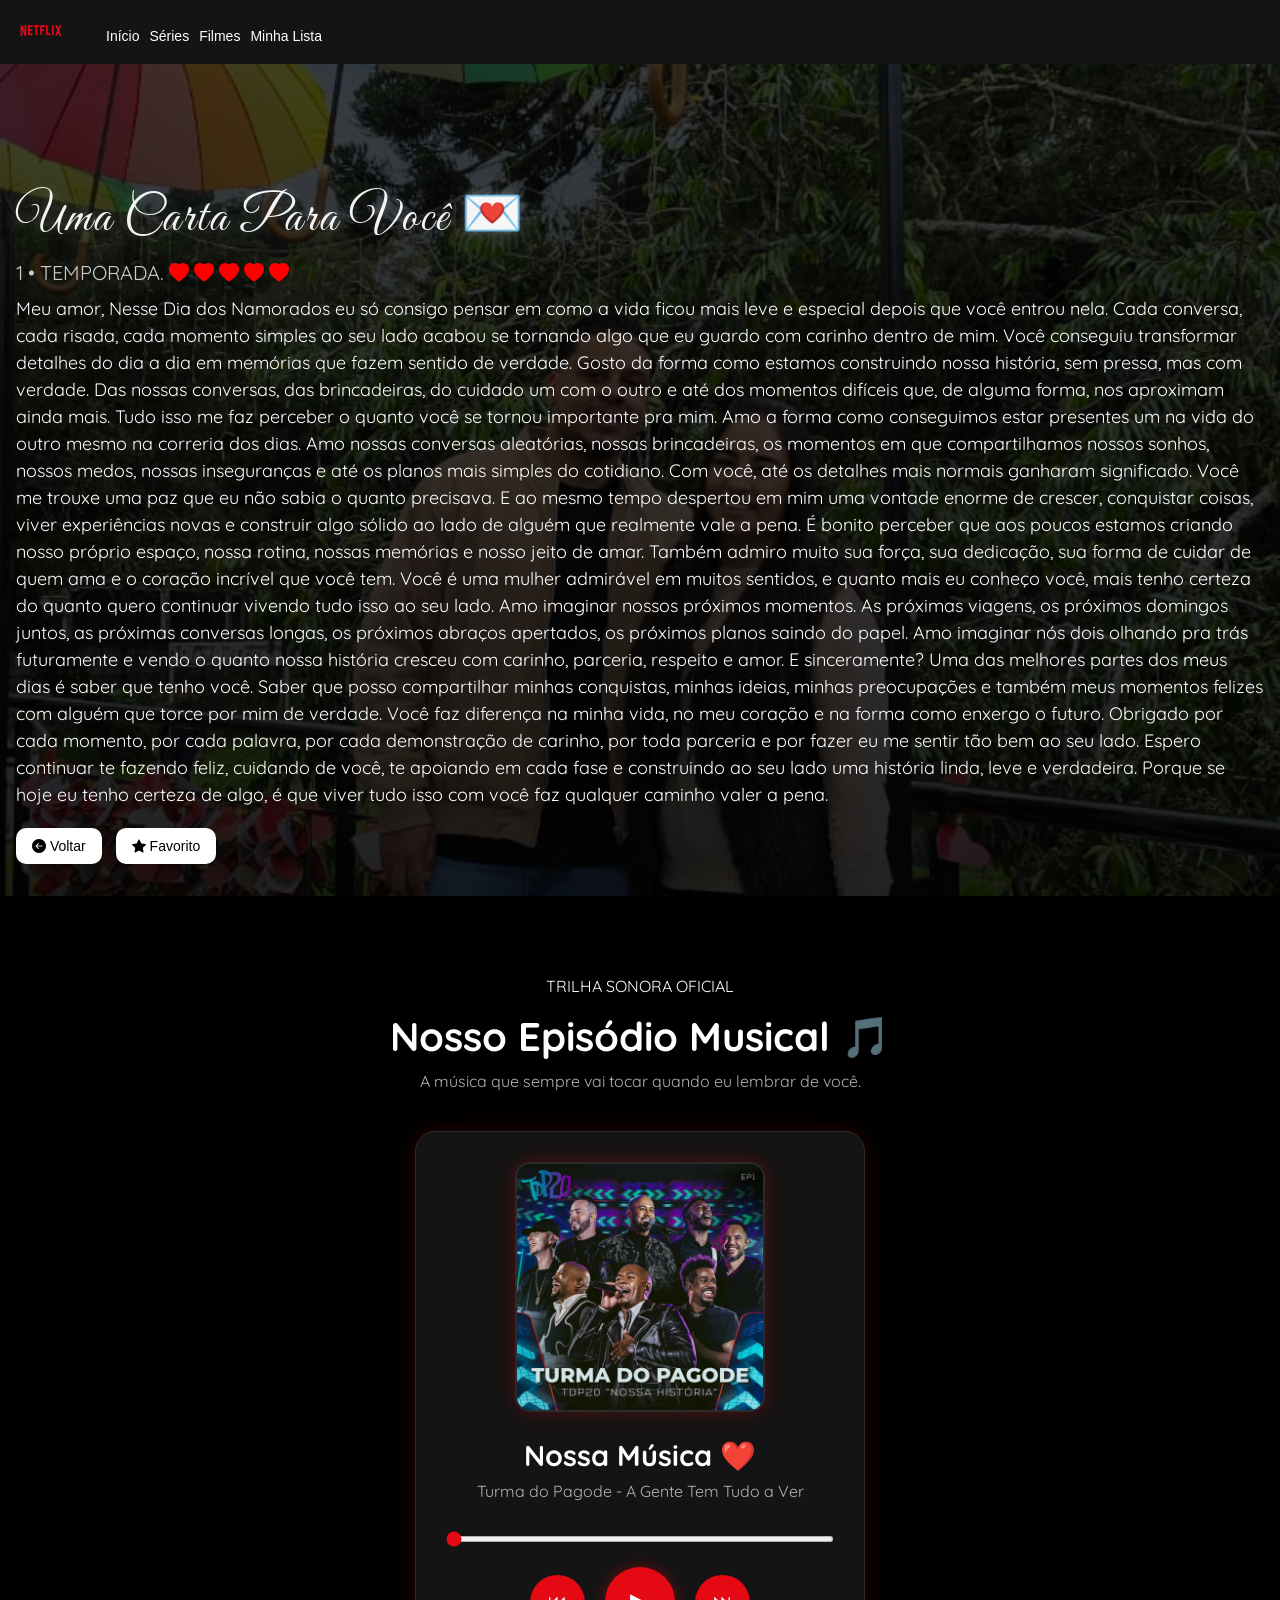
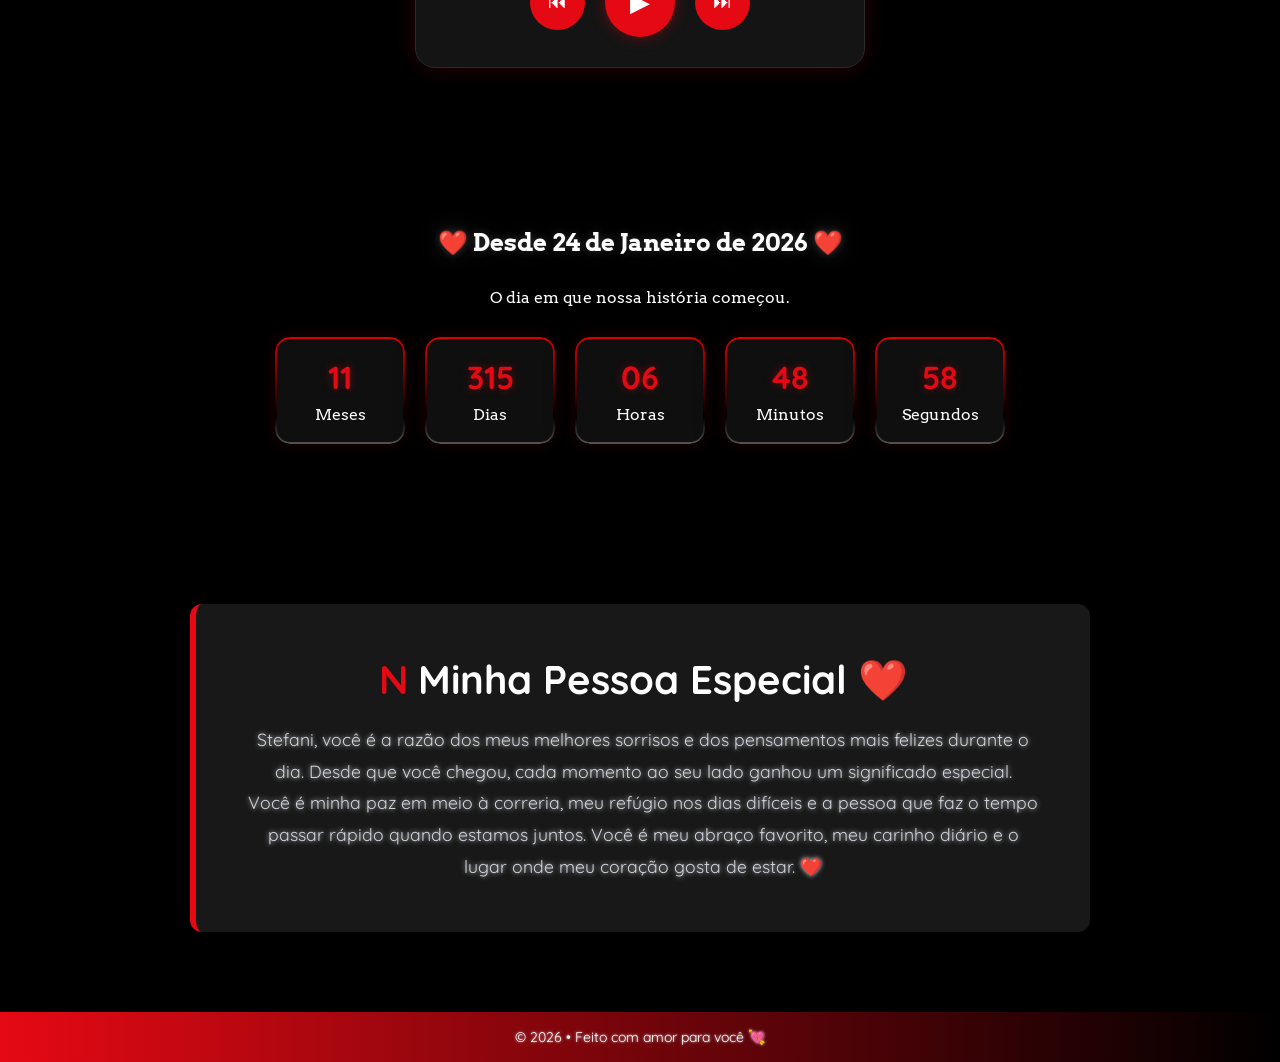
==== public/assets/src/pages/declaracao.html @ f5b66a49 "Presente para elaa!" ====
<!DOCTYPE html>
<html lang="pt-br">

<head>
    <meta charset="UTF-8">
    <meta name="viewport" content="width=device-width, initial-scale=1.0">
    <!-- fonts Google -->
    <link rel="preconnect" href="https://fonts.googleapis.com">
    <link rel="preconnect" href="https://fonts.gstatic.com" crossorigin>
    <link href="https://fonts.googleapis.com/css2?family=Great+Vibes&display=swap" rel="stylesheet">
    <link rel="preconnect" href="https://fonts.googleapis.com">
    <link rel="preconnect" href="https://fonts.gstatic.com" crossorigin>
    <link href="https://fonts.googleapis.com/css2?family=Quicksand:wght@300..700&display=swap" rel="stylesheet">
    <!-- bootstrap -->
    <link rel="stylesheet" href="https://cdn.jsdelivr.net/npm/bootstrap-icons@1.13.1/font/bootstrap-icons.min.css">

    <link rel='stylesheet' href='https://cdnjs.cloudflare.com/ajax/libs/font-awesome/6.5.1/css/all.min.css'>

    <link rel="icon" href="../../icon/n.png" type="image/png">
    <link rel="stylesheet" href="../css/global/reset.css">
    <link rel="stylesheet" href="../css/views/declaracao.css">

    <script src="../js/effects/musica.js" defer></script>
    <script src="../js/components/contador.js" defer></script>

    <title>Declaração 💕</title>
</head>

<body>
    <header class="cabecalho">
        <div class="logo">
            <img src="../../logo/netflix.png" alt="logo-Netflix">
        </div>
        <nav>
            <a href="home.html">Início</a>
            <a href="#">Séries</a>
            <a href="#">Filmes</a>
            <a href="#">Minha Lista</a>
        </nav>
    </header>

    <section class="banner">
        <div class="conteudo">
            <p class="titulo"> Uma Carta Para Você <span>💌</span></p>
            <p class="detalhes">
                <span>1 • TEMPORADA.</span>
                <span class="stars">
                    <i class="bi bi-heart-fill" style="color: #ff0000;"></i>
                    <i class="bi bi-heart-fill" style="color: #ff0000;"></i>
                    <i class="bi bi-heart-fill" style="color: #ff0000;"></i>
                    <i class="bi bi-heart-fill" style="color: #ff0000;"></i>
                    <i class="bi bi-heart-fill" style="color: #ff0000;"></i>
                </span>
            </p>

            <p class="descricao">
                Meu amor,
                Nesse Dia dos Namorados eu só consigo pensar em como a vida ficou mais leve e especial depois que você
                entrou nela. Cada conversa, cada risada, cada momento simples ao seu lado acabou se tornando algo que eu
                guardo com carinho dentro de mim. Você conseguiu transformar detalhes do dia a dia em memórias que fazem
                sentido de verdade.
                Gosto da forma como estamos construindo nossa história, sem pressa, mas com verdade. Das nossas
                conversas, das brincadeiras, do cuidado um com o outro e até dos momentos difíceis que, de alguma forma,
                nos aproximam ainda mais. Tudo isso me faz perceber o quanto você se tornou importante pra mim.
                Amo a forma como conseguimos estar presentes um na vida do outro mesmo na correria dos dias. Amo nossas
                conversas aleatórias, nossas brincadeiras, os momentos em que compartilhamos nossos sonhos, nossos
                medos, nossas inseguranças e até os planos mais simples do cotidiano. Com você, até os detalhes mais
                normais ganharam significado.
                Você me trouxe uma paz que eu não sabia o quanto precisava. E ao mesmo tempo despertou em mim uma
                vontade enorme de crescer, conquistar coisas, viver experiências novas e construir algo sólido ao lado
                de alguém que realmente vale a pena. É bonito perceber que aos poucos estamos criando nosso próprio
                espaço, nossa rotina, nossas memórias e nosso jeito de amar.
                Também admiro muito sua força, sua dedicação, sua forma de cuidar de quem ama e o coração incrível que
                você tem. Você é uma mulher admirável em muitos sentidos, e quanto mais eu conheço você, mais tenho
                certeza do quanto quero continuar vivendo tudo isso ao seu lado.
                Amo imaginar nossos próximos momentos. As próximas viagens, os próximos domingos juntos, as próximas
                conversas longas, os próximos abraços apertados, os próximos planos saindo do papel. Amo imaginar nós
                dois olhando pra trás futuramente e vendo o quanto nossa história cresceu com carinho, parceria,
                respeito e amor.
                E sinceramente? Uma das melhores partes dos meus dias é saber que tenho você. Saber que posso
                compartilhar minhas conquistas, minhas ideias, minhas preocupações e também meus momentos felizes com
                alguém que torce por mim de verdade. Você faz diferença na minha vida, no meu coração e na forma como
                enxergo o futuro.
                Obrigado por cada momento, por cada palavra, por cada demonstração de carinho, por toda parceria e por
                fazer eu me sentir tão bem ao seu lado. Espero continuar te fazendo feliz, cuidando de você, te apoiando
                em cada fase e construindo ao seu lado uma história linda, leve e verdadeira.
                Porque se hoje eu tenho certeza de algo, é que viver tudo isso com você faz qualquer caminho valer a
                pena.
            </p>
            <div class="botoes">
                <a href="home.html"><button class="continuar"><i class="bi bi-arrow-left-circle-fill"></i>
                        Voltar</button></a>
                <button class="favorito"><i class="bi bi-star-fill"></i> Favorito</button>
            </div>
        </div>
    </section>

    <section class="trilha-sonora">

        <div class="tag-netflix">
            TRILHA SONORA OFICIAL
        </div>

        <h2>Nosso Episódio Musical 🎵</h2>

        <p class="subtitulo-musica">
            A música que sempre vai tocar quando eu lembrar de você.
        </p>

        <div class="music-player">

            <div class="album">
                <img id="album-cover" src="../../images/capa1.jpg" alt="Capa da Música">
            </div>

            <h3 id="song-title">Perfect</h3>

            <p id="artist-name">Ed Sheeran</p>

            <audio id="song">
                <source src="../../audio/capa1.mp3" type="audio/mpeg">
            </audio>

            <input type="range" value="0" id="progress">

            <div class="controls">
                <button class="backward">⏮</button>
                <button class="play-pause-btn">▶</button>
                <button class="forward">⏭</button>
            </div>

        </div>

    </section>

    <section class="contador-amor">

        <h2>❤️ Desde 24 de Janeiro de 2026 ❤️</h2>
        <p>O dia em que nossa história começou.</p>

        <div class="tempo">

            <div class="item">
                <span id="meses">0</span>
                <p>Meses</p>
            </div>

            <div class="item">
                <span id="dias">0</span>
                <p>Dias</p>
            </div>

            <div class="item">
                <span id="horas">0</span>
                <p>Horas</p>
            </div>

            <div class="item">
                <span id="minutos">0</span>
                <p>Minutos</p>
            </div>

            <div class="item">
                <span id="segundos">0</span>
                <p>Segundos</p>
            </div>

        </div>

    </section>

    <section class="love-card">
        <h2 class="alma-gemea">Minha Pessoa Especial ❤️</h2>

        <p>
            Stefani, você é a razão dos meus melhores sorrisos e dos pensamentos mais felizes durante o dia. Desde que
            você chegou, cada momento ao seu lado ganhou um significado especial.
        </p>

        <p>
            Você é minha paz em meio à correria, meu refúgio nos dias difíceis e a pessoa que faz o tempo passar rápido
            quando estamos juntos. Você é meu abraço favorito, meu carinho diário e o lugar onde meu coração gosta de
            estar. ❤️
        </p>
    </section>

    <footer>
        © 2026 • Feito com amor para você 💘
    </footer>
</body>

</html>
---- public/assets/src/css/views/declaracao.css ----
body {
    margin: 0;
    background-color: black;
    color: white;
    font-family: "Quicksand", sans-serif;
}

/* MENU E LOGO */

.cabecalho {
    background-color: #141414;
    padding: 1rem 1rem;
    display: flex;
    align-items: center;
    align-content: center;
    flex-direction: row;
    gap: 40px;
}

.logo img {
    width: 50px;
}

.cabecalho nav {
    margin-top: 0.5rem;
    display: flex;
    flex-wrap: wrap;
    gap: 10px;
}

.cabecalho nav a {
    color: #ffffff;
    text-decoration: none;
    font-size: 14px;
    font-family: 'Roboto', sans-serif;
}

/* SESSÃO BANNER */

.banner {
    position: relative;
    background: url(../../../images/foto-2.jpeg)no-repeat center center/cover;
    padding: 120px 1rem 2rem;
    background-size: cover;
    background-position: center;
}

.banner::after {
    content: '';
    background: linear-gradient(to top, rgba(0, 0, 0, 0.858), rgba(0, 0, 0, 0.74) 100%);
    position: absolute;
    top: 0;
    right: 0;
    bottom: 0;
    left: 0;
    z-index: 1;
}

.conteudo {
    position: relative;
    max-width: 100%;
    color: #ffffff;
    z-index: 2;
}

.titulo {
    font-family: "Great Vibes", cursive;
    font-size: 50px;
    margin: 0;
    color: rgba(255, 255, 255, .95);
    letter-spacing: 2px;
    text-shadow:
        0 0 10px rgba(255, 255, 255, .2),
        0 0 30px rgba(255, 255, 255, .1);
    animation: glow 3s ease-in-out infinite;
    transition: .3s;
}

@keyframes glow {

    0%,
    100% {
        text-shadow:
            0 0 10px rgba(255, 255, 255, .2),
            0 0 30px rgba(255, 255, 255, .1);
    }

    50% {
        text-shadow:
            0 0 20px rgba(255, 255, 255, .5),
            0 0 50px rgba(255, 255, 255, .2);
    }
}

.detalhes {
    margin: 10px 0;
    font-size: 20px;
    color: #ccc;
}

.descricao {
    font-size: 18px;
    line-height: 1.5;
}

.botoes {
    margin-top: 20px;
}

.botoes button {
    background: #fff;
    color: black;
    border: none;
    padding: 10px 16px;
    margin-right: 10px;
    border-radius: 10px;
    cursor: pointer;
    font-size: 14px;
}

.botoes .continuar:hover {
    background-color: #ff0000;
}

.botoes .favorito:hover {
    background-color: gold;
}

/* MUSICA */
/* TRILHA SONORA NETFLIX */
.trilha-sonora {
    padding: 80px 20px;
    text-align: center;
}

.trilha-sonora h2 {
    font-size: 2.5rem;
    margin-top: 15px;
    margin-bottom: 10px;
}

.subtitulo-musica {
    color: #b3b3b3;
    font-size: 1rem;
    margin-bottom: 40px;
}

/* CARD PLAYER */

.music-player {
    max-width: 450px;
    margin: 0 auto;
    background: #141414;
    border: 1px solid #2b2b2b;
    border-radius: 20px;
    padding: 30px;
    box-shadow:
        0 0 20px rgba(229, 9, 20, .15),
        0 0 40px rgba(229, 9, 20, .05);

    transition: .4s ease;
}

.music-player:hover {
    transform: translateY(-5px);
    box-shadow:
        0 0 25px rgba(229, 9, 20, .25),
        0 0 60px rgba(229, 9, 20, .10);
}

/* CAPA */
.album {
    width: 250px;
    height: 250px;
    margin: 0 auto 25px;
    border-radius: 15px;
    overflow: hidden;
    border: 2px solid #2b2b2b;
}

.album img {
    width: 100%;
    height: 100%;
    object-fit: cover;
    display: block;
}

.album {
    box-shadow:
        0 0 15px rgba(229, 9, 20, .2),
        0 0 35px rgba(229, 9, 20, .1);
}

/* TITULOS */
.music-player h3 {
    font-size: 1.8rem;
    color: #fff;
    margin-bottom: 8px;
}

.music-player p {
    color: #b3b3b3;
    margin-bottom: 25px;
    font-size: 1rem;
}

/* BARRA DE PROGRESSO */
#progress {
    width: 100%;
    height: 6px;
    cursor: pointer;
    accent-color: #E50914;
    margin-bottom: 25px;
}

/* CONTROLES */

.controls {
    display: flex;
    justify-content: center;
    align-items: center;
    gap: 20px;
}

.controls button {
    width: 55px;
    height: 55px;
    border: none;
    border-radius: 50%;
    background: #E50914;
    color: #fff;
    font-size: 1.2rem;
    cursor: pointer;
    transition: .3s ease;
}

.controls button:hover {
    transform: scale(1.1);
}

/* BOTÃO PLAY */

.play-pause-btn {
    width: 70px !important;
    height: 70px !important;
    font-size: 1.6rem !important;
    box-shadow:
        0 0 15px rgba(229, 9, 20, .4);
}

/* CONTADOR */

.contador-amor {
    text-align: center;
    padding: 80px 20px;
}

.contador-amor h2 {
    margin-bottom: 30px;
    font-family: var(--font-2);

    text-shadow:
        0 0 10px rgba(255, 255, 255, .2),
        0 0 30px rgba(255, 255, 255, .1);

    animation: glow 3s ease-in-out infinite;
    transition: .3s;
}

@keyframes glow {

    0%,
    100% {
        text-shadow:
            0 0 10px rgba(255, 255, 255, .2),
            0 0 30px rgba(255, 255, 255, .1);
    }

    50% {
        text-shadow:
            0 0 20px rgba(255, 255, 255, .5),
            0 0 50px rgba(255, 255, 255, .2);
    }
}

.contador-amor p {
    margin-bottom: 30px;
    font-family: var(--font-2);
    font-weight: 500;
}

.tempo {
    display: flex;
    justify-content: center;
    flex-wrap: wrap;
    gap: 20px;
}

/* CARD */

.item {
    position: relative;

    width: 130px;
    padding: 20px;
    border-radius: 15px;
    background: rgba(20, 20, 20, 0.75);
    backdrop-filter: blur(10px);
    -webkit-backdrop-filter: blur(10px);
    text-align: center;
    overflow: hidden;
    box-shadow:
        0 0 15px rgba(219, 0, 0, .15),
        0 0 30px rgba(0, 0, 0, .4);
    transition: .3s ease;
}

.item:hover {
    transform: translateY(-5px);
    box-shadow:
        0 0 20px rgba(219, 0, 0, .3),
        0 0 40px rgba(219, 0, 0, .15);
}

/* BORDA ANIMADA */

.item::before {
    content: "";
    position: absolute;
    inset: 0;
    padding: 2px;
    border-radius: 15px;
    background: linear-gradient(180deg,
            #db0000,
            #000000,
            #ffffff,
            #564d4d,
            #831010);

    background-size: 300% 300%;
    animation: borderNetflix 8s linear infinite;
    -webkit-mask:
        linear-gradient(#fff 0 0) content-box,
        linear-gradient(#fff 0 0);
    -webkit-mask-composite: xor;
    mask-composite: exclude;
    pointer-events: none;
}

/* BRILHO DE VIDRO */

.item::after {
    content: "";

    position: absolute;

    top: 0;
    left: -150%;

    width: 60%;
    height: 100%;

    background: linear-gradient(90deg,
            transparent,
            rgba(255, 255, 255, .15),
            transparent);

    transform: skewX(-25deg);

    animation: glassReflection 6s infinite;
}

/* NÚMEROS */

.item span {
    position: relative;
    z-index: 2;

    display: block;

    font-size: 2rem;
    font-weight: bold;

    color: #E50914;

    text-shadow:
        0 0 10px rgba(229, 9, 20, .4);
}

/* TEXTOS */

.item p {
    position: relative;
    z-index: 2;

    color: #ffffff;

    margin-top: 8px;
    margin-bottom: 0;
}

/* ANIMAÇÕES */

@keyframes borderNetflix {

    0% {
        background-position: 0% 0%;
    }

    50% {
        background-position: 100% 100%;
    }

    100% {
        background-position: 0% 0%;
    }
}

@keyframes glassReflection {

    0% {
        left: -150%;
    }

    100% {
        left: 200%;
    }
}

.love-card {
    max-width: 900px;
    margin: 80px auto;
    padding: 50px;
    background: #181818;
    border-radius: 12px;
    border-left: 6px solid #E50914;
    box-shadow:
        0 10px 40px rgba(0, 0, 0, .5);
    text-align: center;
}

.love-card:hover {
    transform: translateY(-5px);
    box-shadow:
        0 0 40px rgba(255, 255, 255, 0.603),
        0 0 20px rgba(255, 255, 255, 0.603);
}

.love-card h2 {
    color: #ffffff;
    font-size: 2.5rem;
    margin-bottom: 20px;
}

.love-card h2::before {
    content: "N";
    color: #E50914;
    margin-right: 10px;
    font-weight: bold;
}

.love-card p {
    color: #d1d5db;
    text-shadow: 0 0 5px rgb(209, 213, 219);
    line-height: 1.8;
    font-size: 1.1rem;
}


/* RESPONSIVIDADE */

@media (max-width: 768px) {

    .titulo {
        font-size: 38px;
        text-align: center;
    }

    .detalhes {
        font-size: 18px;
    }

    .descricao {
        font-size: 16px;
    }

    .trilha-sonora h2 {
        font-size: 1.8rem;
    }

    .music-player {
        padding: 20px;
        max-width: 380px;
    }

    .album {
        width: 220px;
        height: 220px;
    }

    .music-player h3 {
        font-size: 1.5rem;
    }

    .tempo {
        gap: 15px;
    }

    .item {
        width: 120px;
        padding: 18px;
    }

    .item span {
        font-size: 1.8rem;
    }

    .contador-amor h2 {
        font-size: 1.8rem;
    }

    .love-card {
        max-width: 700px;
        padding: 30px;
        margin: 50px 20px;
    }

    .love-card h2 {
        font-size: 2rem;
    }

    .love-card p {
        font-size: 1rem;
    }
}

@media (max-width: 480px) {

    .cabecalho {
        gap: 15px;
        padding: 1rem;
    }

    .cabecalho nav {
        gap: 8px;
    }

    .cabecalho nav a {
        font-size: 12px;
    }

    .banner {
        padding: 90px 1rem 2rem;
    }

    .titulo {
        font-size: 30px;
        letter-spacing: 1px;
        text-align: center;
    }

    .detalhes {
        font-size: 16px;
    }

    .descricao {
        font-size: 15px;
    }

    .botoes button {
        font-size: 13px;
        padding: 8px 14px;
    }

    .trilha-sonora h2 {
        font-size: 1.5rem;
    }

    .music-player {
        padding: 18px;
    }

    .album {
        width: 180px;
        height: 180px;
    }

    .music-player h3 {
        font-size: 1.3rem;
    }

    .controls {
        gap: 12px;
    }

    .controls button {
        width: 45px;
        height: 45px;
    }

    .play-pause-btn {
        width: 60px !important;
        height: 60px !important;
        font-size: 1.3rem !important;
    }

    .contador-amor h2 {
        font-size: 1.2rem;
    }

    .contador-amor p {
        font-size: 14px;
    }

    .tempo {
        gap: 12px;
    }

    .item {
        width: 100px;
        padding: 15px;
    }

    .item span {
        font-size: 1.5rem;
    }

    .item p {
        font-size: 13px;
    }

    .love-card {
        max-width: 100%;
        padding: 20px;
        margin: 40px 15px;
        border-left: 4px solid #E50914;
    }

    .love-card h2 {
        font-size: 1.3rem;
    }

    .love-card p {
        font-size: 0.95rem;
        line-height: 1.6;
    }

}

@media (max-width: 360px) {

    .titulo {
        font-size: 24px;
        letter-spacing: 0;
    }

    .trilha-sonora h2 {
        font-size: 1.3rem;
    }

    .album {
        width: 150px;
        height: 150px;
    }

    .music-player {
        padding: 15px;
    }

    .item {
        width: 85px;
        padding: 12px;
    }

    .item span {
        font-size: 1.2rem;
    }

    .item p {
        font-size: 12px;
    }

    .love-card {
        padding: 15px;
        margin: 30px 10px;
    }

    .love-card h2 {
        font-size: 1.3rem;
    }

    .love-card p {
        font-size: 0.85rem;
    }
}
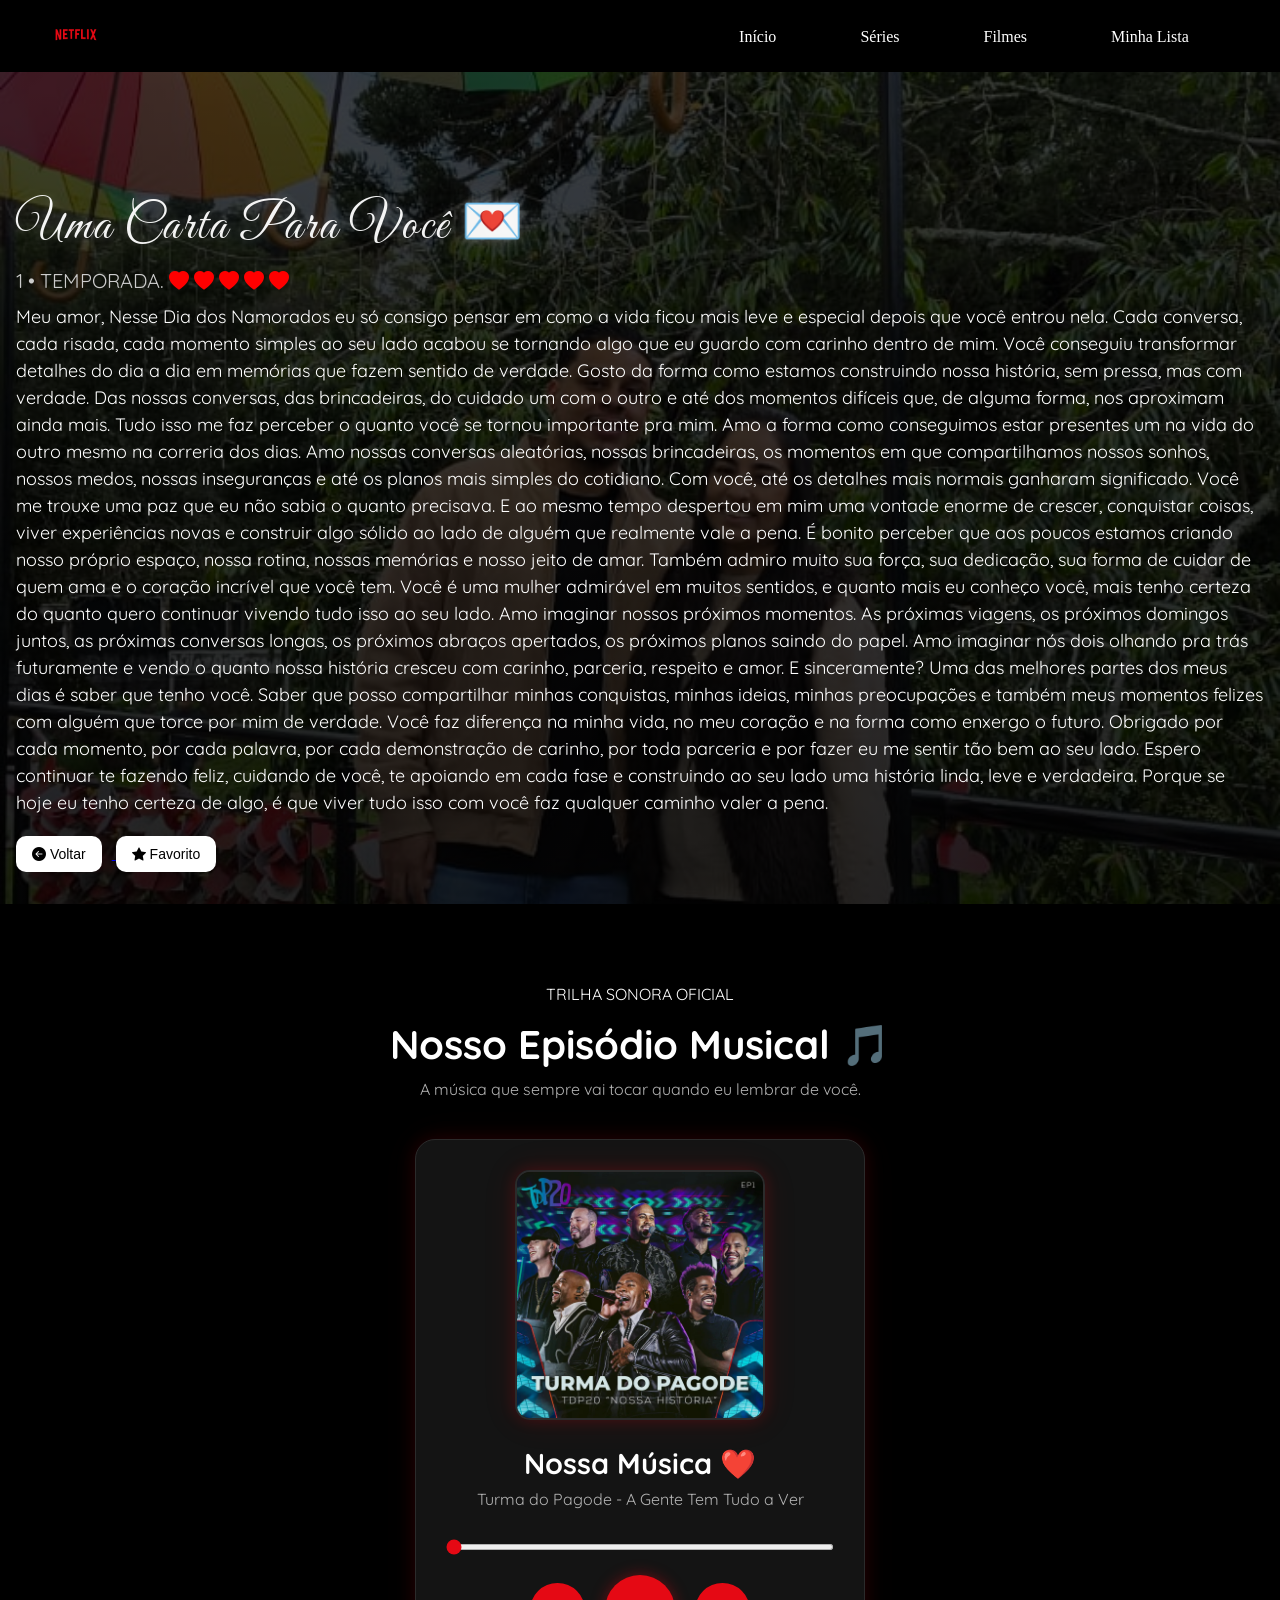
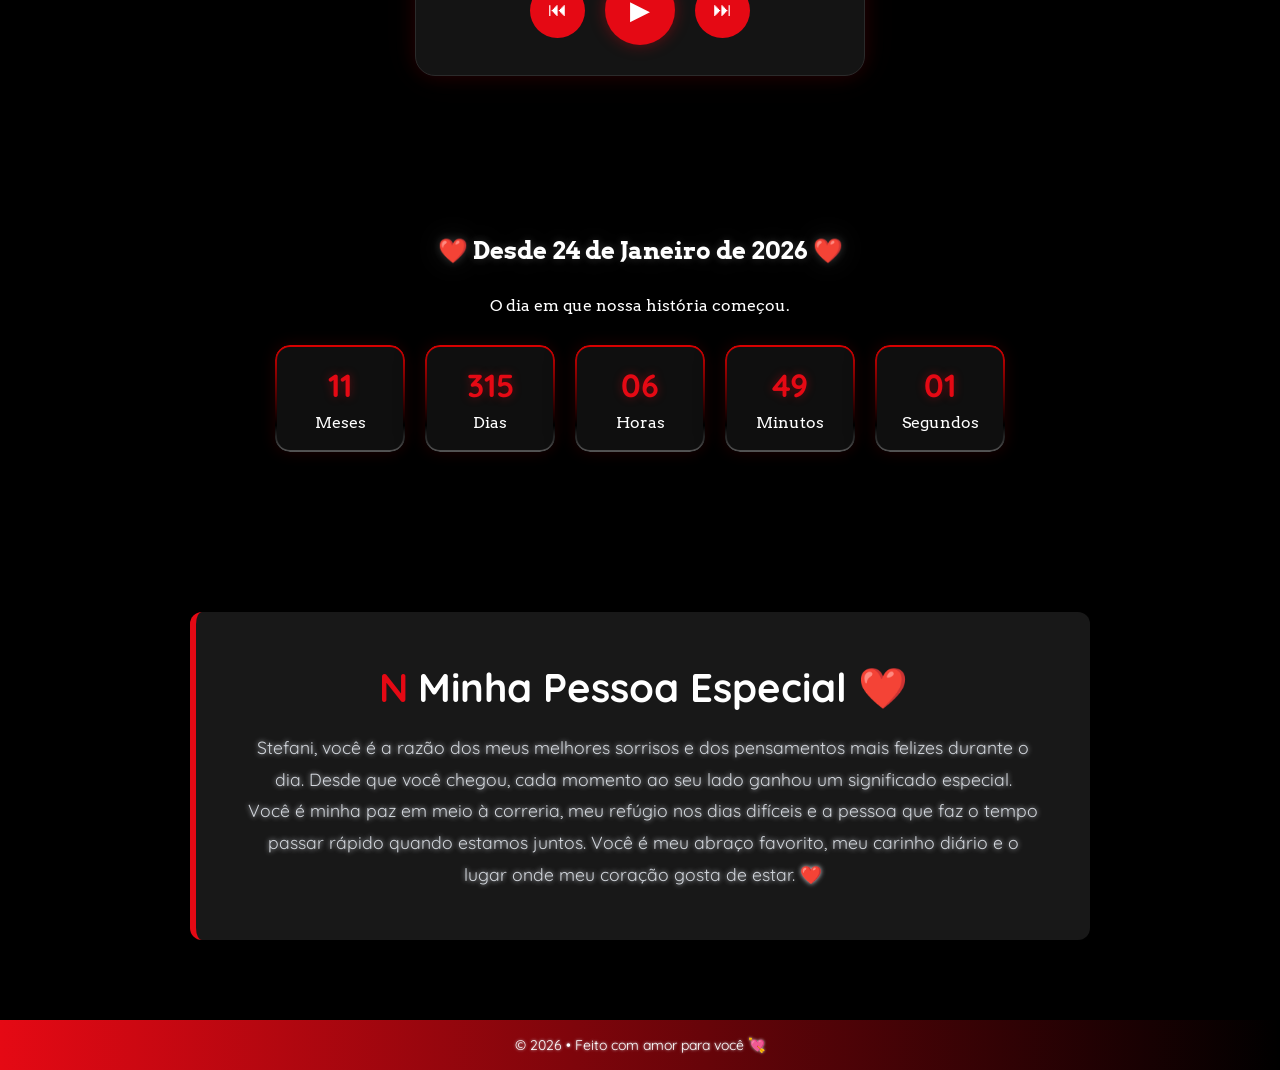
==== commit c4a359a0: "Atualização da página 404 e melhorias visuais" ====
--- a/public/assets/src/pages/declaracao.html
+++ b/public/assets/src/pages/declaracao.html
@@ -12,31 +12,62 @@
     <link rel="preconnect" href="https://fonts.gstatic.com" crossorigin>
     <link href="https://fonts.googleapis.com/css2?family=Quicksand:wght@300..700&display=swap" rel="stylesheet">
     <!-- bootstrap -->
-    <link rel="stylesheet" href="https://cdn.jsdelivr.net/npm/bootstrap-icons@1.13.1/font/bootstrap-icons.min.css">
+    <link rel="stylesheet" href="https://cdn.jsdelivr.net/npm/bootstrap-icons@1.11.3/font/bootstrap-icons.min.css">
 
     <link rel='stylesheet' href='https://cdnjs.cloudflare.com/ajax/libs/font-awesome/6.5.1/css/all.min.css'>
 
     <link rel="icon" href="../../icon/n.png" type="image/png">
     <link rel="stylesheet" href="../css/global/reset.css">
     <link rel="stylesheet" href="../css/views/declaracao.css">
+    <link rel="stylesheet" href="../css/components/menumobile.css">
 
     <script src="../js/effects/musica.js" defer></script>
     <script src="../js/components/contador.js" defer></script>
+    <script src="../js/effects/efeitos.js" defer></script>
+    <script src="../js/components/menu.js" defer></script>
+    <script src="../js/effects/mensagens.js" defer></script>
+    <script src="../js/effects/supresa.js" defer></script>
 
     <title>Declaração 💕</title>
 </head>
 
 <body>
-    <header class="cabecalho">
-        <div class="logo">
-            <img src="../../logo/netflix.png" alt="logo-Netflix">
-        </div>
-        <nav>
-            <a href="home.html">Início</a>
-            <a href="#">Séries</a>
-            <a href="#">Filmes</a>
-            <a href="#">Minha Lista</a>
-        </nav>
+    <header>
+        <div class="interface">
+            <div class="logo">
+                <img src="../../logo/netflix.png" alt="logo-Netflix">
+            </div>
+
+            <nav class="menu-desktop">
+                <ul>
+                    <li><a href="#">Início</a></li>
+                    <li><a href="#">Séries</a></li>
+                    <li><a href="#">Filmes</a></li>
+                    <li><a href="#">Minha Lista</a></li>
+                </ul>
+            </nav>
+
+            <div class="btn-abrir-menu" id="btn-menu">
+                <i class="bi bi-list"></i>
+            </div>
+
+            <div class="menu-mobile" id="menu-mobile">
+                <div class="btn-fechar">
+                    <i class="bi bi-x-square-fill"></i>
+                </div>
+
+                <nav>
+                    <ul>
+                        <li><a href="home.html">Início</a></li>
+                        <li><a href="construcao.html">Séries</a></li>
+                        <li><a href="construcao.html">Filmes</a></li>
+                        <li><a href="construcao.html">Minha Lista</a></li>
+                    </ul>
+                </nav>
+            </div>
+
+            <div class="overlay-menu" id="overlay-menu"></div>
+        </div>
     </header>
 
     <section class="banner">
@@ -88,9 +119,17 @@
                 pena.
             </p>
             <div class="botoes">
-                <a href="home.html"><button class="continuar"><i class="bi bi-arrow-left-circle-fill"></i>
-                        Voltar</button></a>
-                <button class="favorito"><i class="bi bi-star-fill"></i> Favorito</button>
+                <a href="home.html">
+                    <button class="continuar">
+                        <i class="bi bi-arrow-left-circle-fill"></i>
+                        Voltar
+                    </button>
+                </a>
+
+                <button class="favorito" id="surpresa-btn">
+                    <i class="bi bi-star-fill"></i>
+                    Favorito
+                </button>
             </div>
         </div>
     </section>
@@ -169,7 +208,7 @@
 
     </section>
 
-    <section class="love-card">
+    <section class="love-card reveal">
         <h2 class="alma-gemea">Minha Pessoa Especial ❤️</h2>
 
         <p>
@@ -187,6 +226,8 @@
     <footer>
         © 2026 • Feito com amor para você 💘
     </footer>
+
+    <div id="netflix-notify-container"></div>
 </body>
 
 </html>
--- a/public/assets/src/css/components/menumobile.css
+++ b/public/assets/src/css/components/menumobile.css
@@ -0,0 +1,183 @@
+
+
+.btn-abrir-menu i {
+    color:  #E50914;
+    font-size: 35px;
+    cursor: pointer;
+}
+
+.menu-mobile {
+    background-color: #000;
+    height: 100vh;
+    position: fixed;
+    top: 0;
+    right: 0;
+    z-index: 99999;
+    width: 0%;
+    overflow: hidden;
+    transition: .5s;
+
+    background: rgba(0, 0, 0, 0.6);
+    backdrop-filter: blur(10px);
+}
+
+.menu-mobile.abrir-menu {
+    width: 70%;
+}
+
+.menu-mobile.abrir-menu ~ .overlay-menu {
+    display: block;
+}
+
+.menu-mobile nav ul {
+    text-align: right;
+}
+
+.menu-mobile nav ul li a {
+    color: #ffffff;
+    font-size: 20px;
+    font-weight: 300;
+    padding: 20px 8%;
+    display: block;
+}
+
+.menu-mobile nav ul li a:hover {
+    background-color:  #E50914;
+    color: #000;
+}
+
+.overlay-menu {
+    background-color: #000000df;
+    width: 100%;
+    height: 100%;
+    position: fixed;
+    top: 0;
+    left: 0;
+    z-index: 8888;
+    display: none;
+}
+
+.menu-mobile .btn-fechar {
+    padding: 20px 5%;
+}
+
+.menu-mobile .btn-fechar i {
+    color:  #E50914;
+    font-size: 30px;
+    cursor: pointer;
+}
+
+
+
+/* @media (max-width: 768px) {
+
+    /* garante que nav só exista no mobile */
+/* .menu-mobile {
+        display: block;
+    }
+
+    .nav {
+        position: absolute;
+        top: 70px;
+        right: 20px;
+
+        display: flex;
+        flex-direction: column;
+
+        width: 180px;
+        padding: 15px;
+        border-radius: 8px;
+
+        background: rgba(20, 20, 20, 0.95);
+        backdrop-filter: blur(6px);
+
+        opacity: 0;
+        visibility: hidden;
+        transform: translateY(-10px);
+        transition: all 0.3s ease;
+
+        z-index: 1000;
+    }
+
+    .nav.active {
+        opacity: 1;
+        visibility: visible;
+        transform: translateY(0);
+    }
+}  */
+
+
+/* .cabecalho {
+    display: flex;
+    align-items: center;
+    justify-content: space-between;
+
+    padding: 15px 20px;
+    position: fixed;
+    width: 100%;
+    top: 0;
+    left: 0;
+
+    z-index: 1000;
+    background: rgba(0, 0, 0, 0.6);
+    backdrop-filter: blur(10px);
+}
+
+.logo img {
+    width: 50px;
+}
+
+/* MENU DESKTOP */
+/* .nav {
+    display: flex;
+    gap: 20px;
+}
+
+.nav a {
+    color: white;
+    text-decoration: none;
+    font-size: 14px;
+    transition: 0.3s;
+}
+
+.nav a:hover {
+    color: #E50914;
+}
+
+
+.menu-toggle {
+    position: fixed;
+    top: 20px;
+    right: 20px;
+
+    font-size: 40px;
+    color: red;
+
+    z-index: 999999;
+    display: block !important;
+}
+@media (max-width: 768px) {
+
+    .menu-toggle {
+        display: block;
+    }
+
+    .nav {
+        position: absolute;
+        top: 70px;
+        right: 20px;
+
+        background: rgba(20, 20, 20, 0.95);
+        flex-direction: column;
+
+        width: 180px;
+        padding: 15px;
+        border-radius: 8px;
+
+        display: none;
+    }
+
+    .nav.active {
+        display: flex;
+    }
+}  */
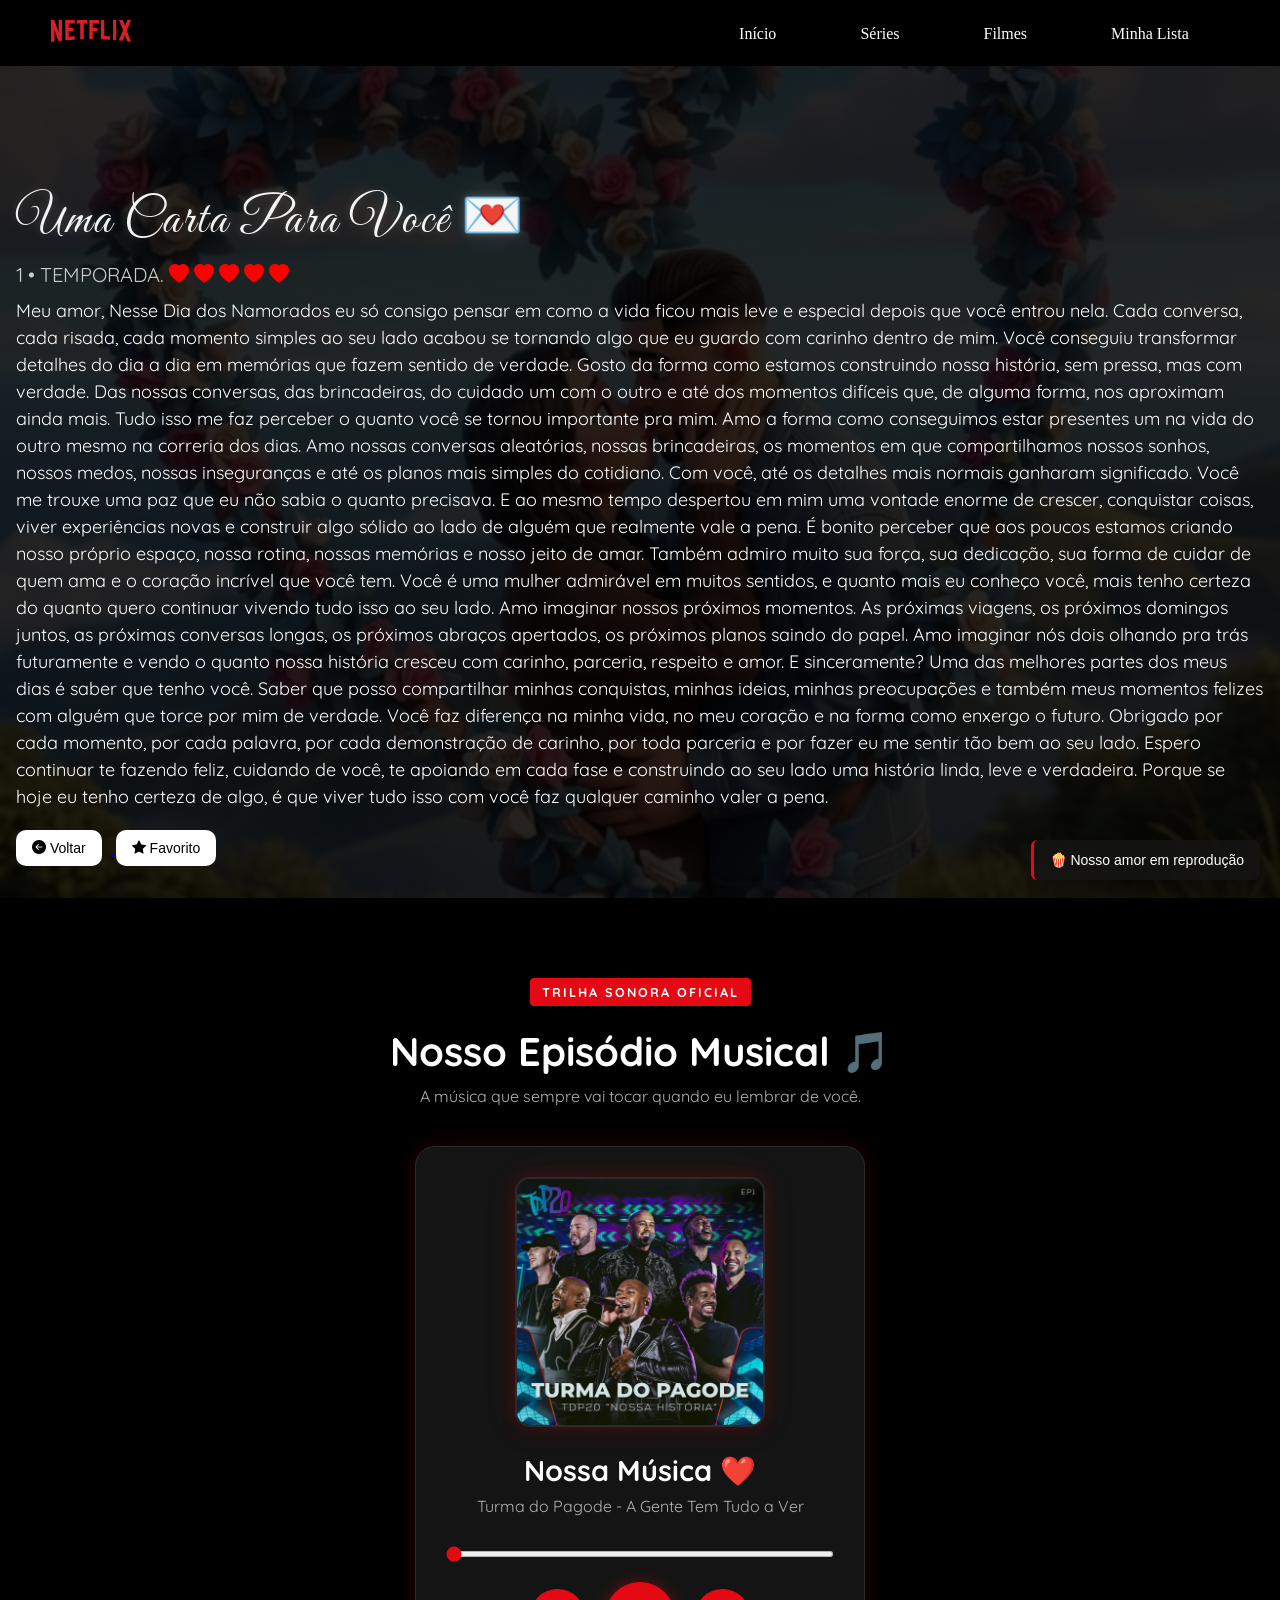
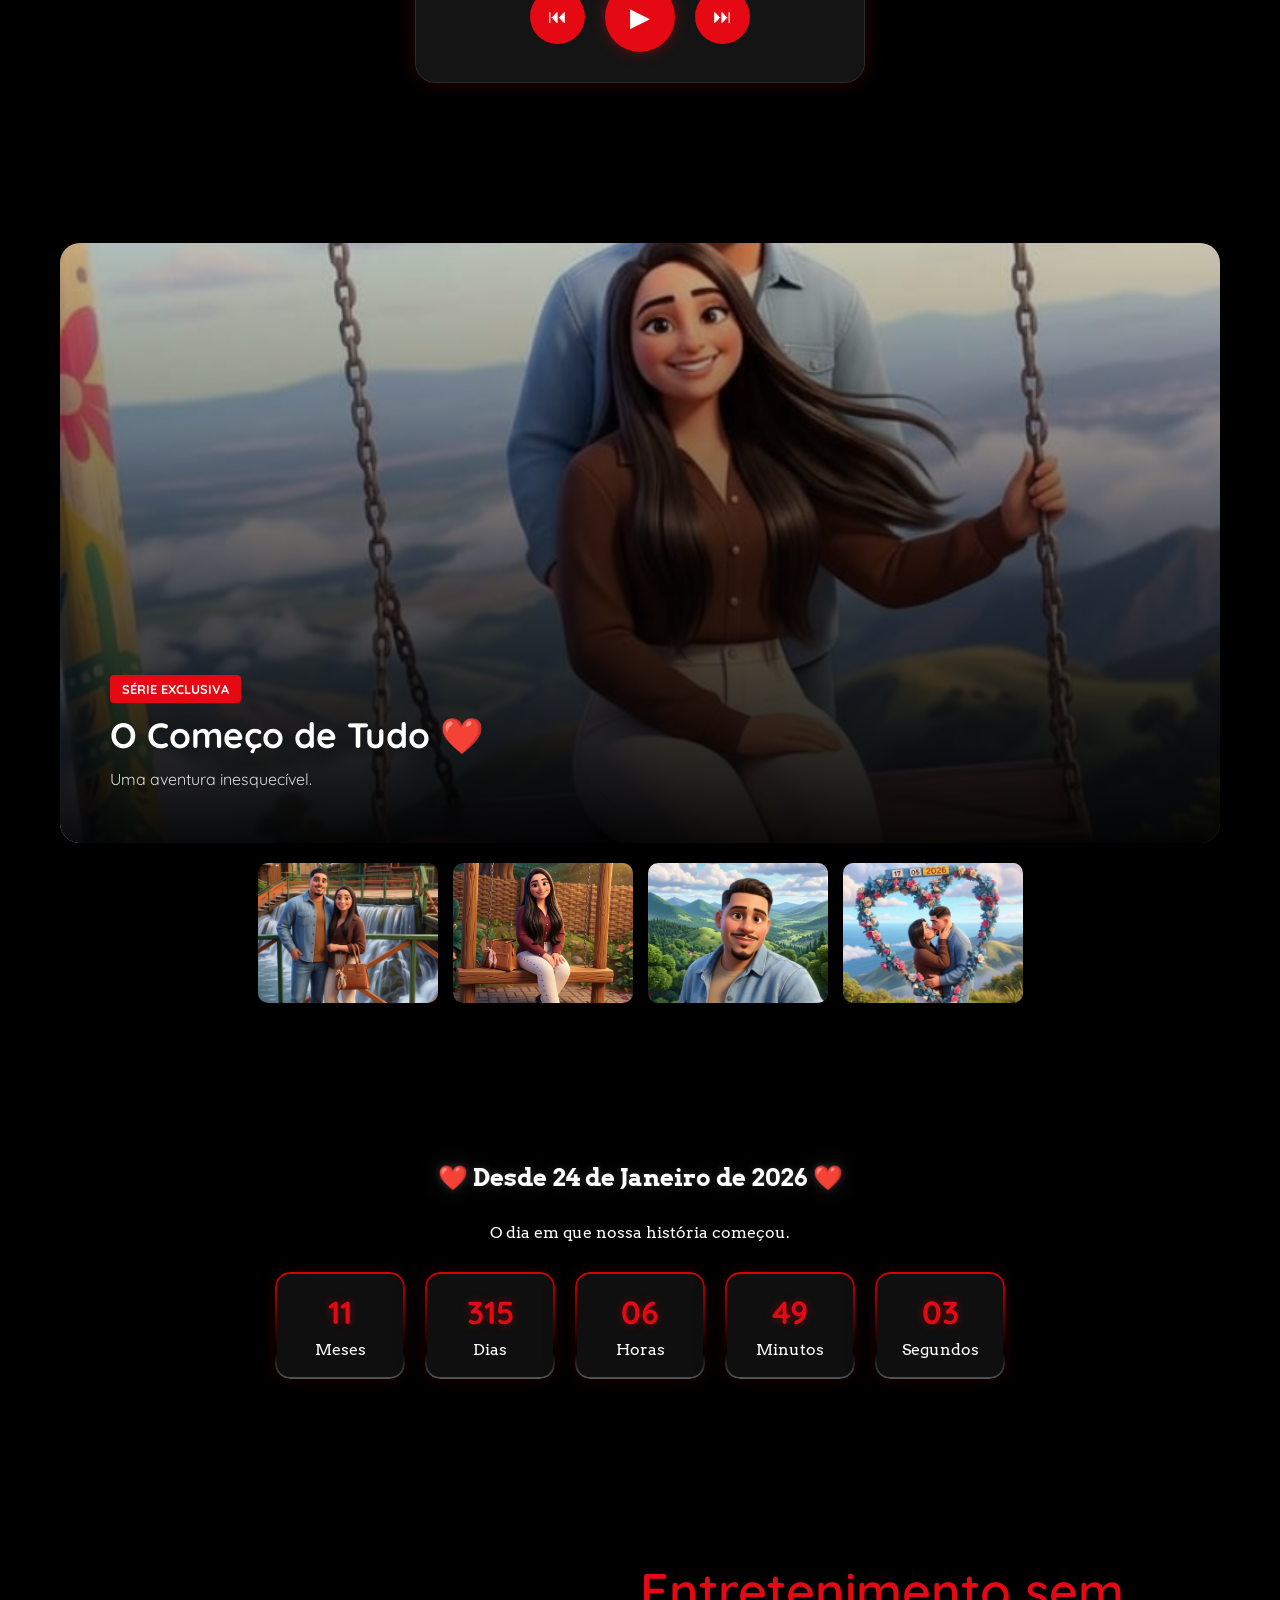
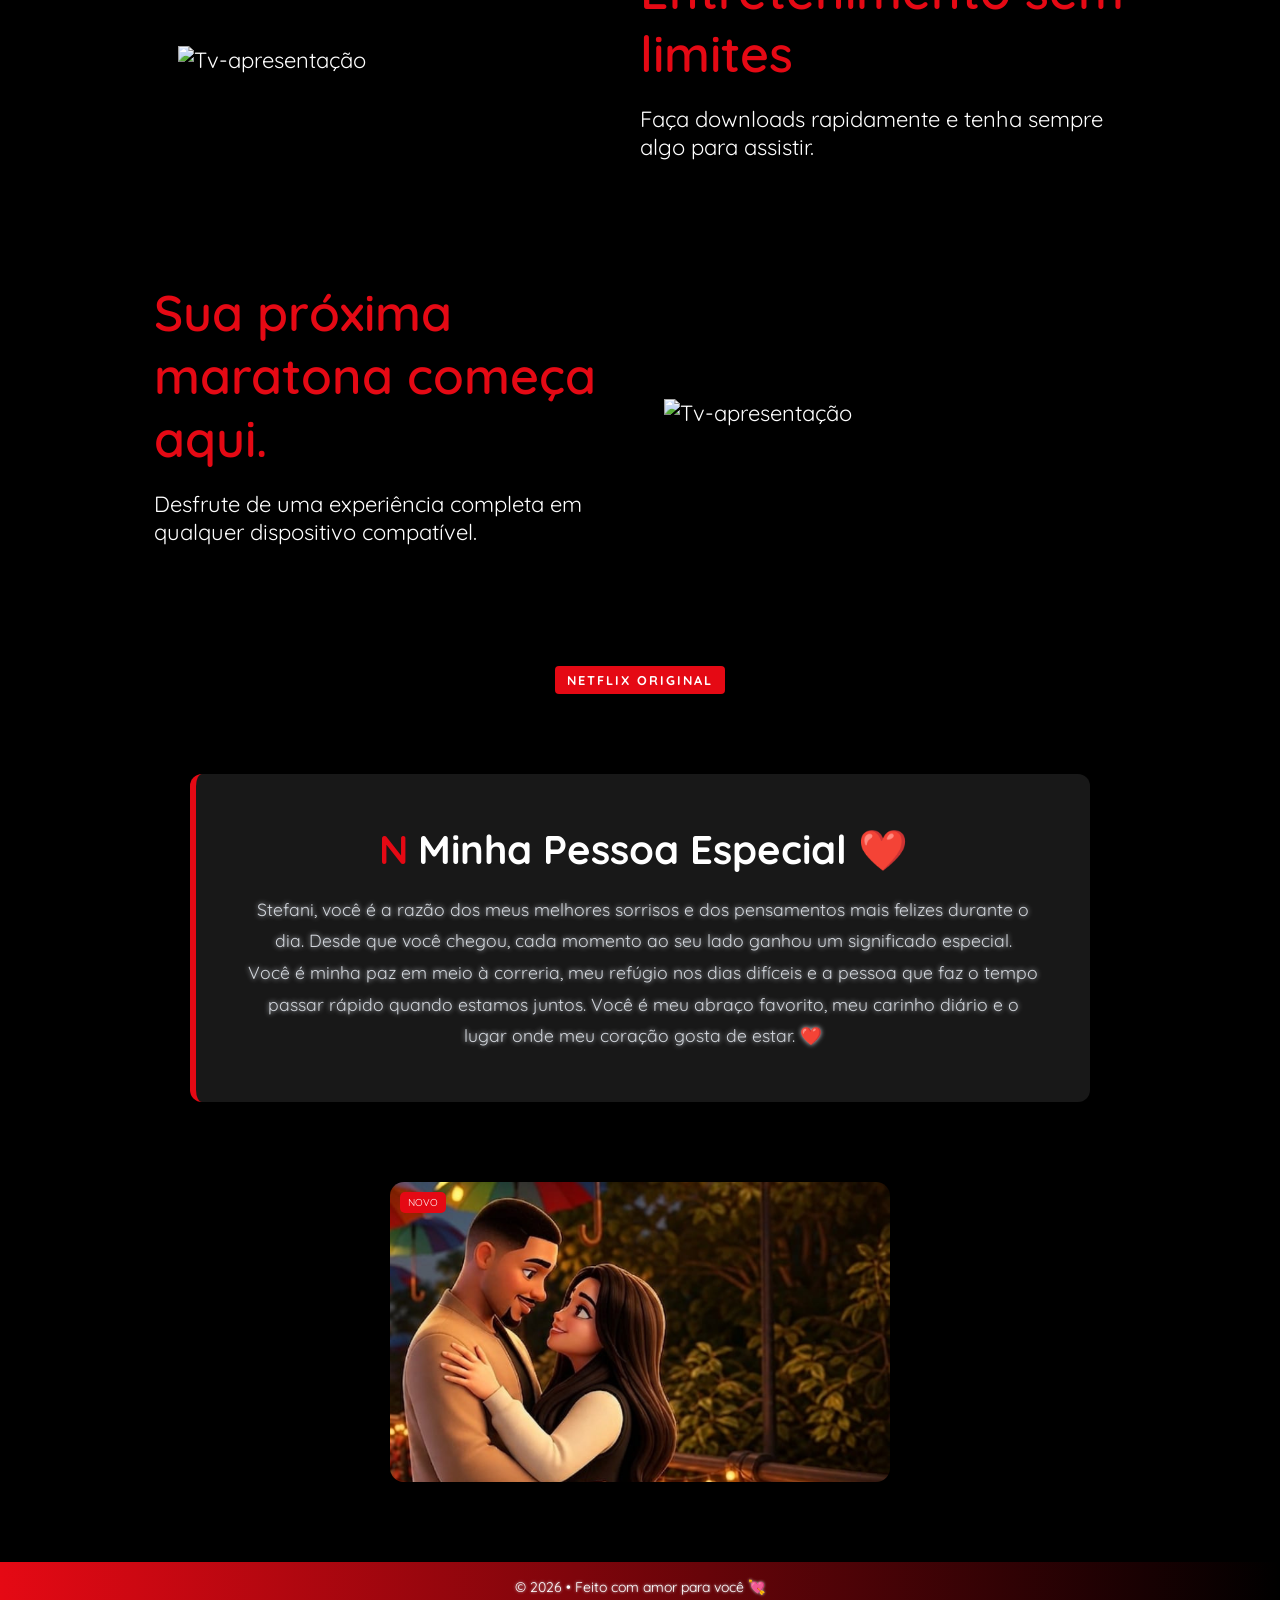
==== commit 13d65c69: "Modificação e aplicação de paginas" ====
--- a/public/assets/src/pages/declaracao.html
+++ b/public/assets/src/pages/declaracao.html
@@ -27,6 +27,7 @@
     <script src="../js/components/menu.js" defer></script>
     <script src="../js/effects/mensagens.js" defer></script>
     <script src="../js/effects/supresa.js" defer></script>
+    <script src="../js/effects/top10.js" defer></script>
 
     <title>Declaração 💕</title>
 </head>
@@ -35,15 +36,15 @@
     <header>
         <div class="interface">
             <div class="logo">
-                <img src="../../logo/netflix.png" alt="logo-Netflix">
+                <img src="../../logo/logo.png" alt="logo-Netflix">
             </div>
 
             <nav class="menu-desktop">
                 <ul>
-                    <li><a href="#">Início</a></li>
-                    <li><a href="#">Séries</a></li>
-                    <li><a href="#">Filmes</a></li>
-                    <li><a href="#">Minha Lista</a></li>
+                    <li><a href="home.html">Início</a></li>
+                    <li><a href="construcao.html">Séries</a></li>
+                    <li><a href="construcao.html">Filmes</a></li>
+                    <li><a href="construcao.html">Minha Lista</a></li>
                 </ul>
             </nav>
 
@@ -172,6 +173,46 @@
 
     </section>
 
+    <section class="trailer">
+
+        <div class="hero">
+
+            <img id="heroImage" src="../../img/amor6.png" alt="">
+
+            <div class="overlay"></div>
+
+            <div class="hero-info">
+
+                <span class="tag">
+                    SÉRIE EXCLUSIVA
+                </span>
+
+                <h2 id="heroTitle">
+                    O Começo de Tudo ❤️
+                </h2>
+
+                <p id="heroDescription">
+                    Uma aventura inesquecível.
+                </p>
+
+            </div>
+
+        </div>
+
+        <div class="thumbs">
+
+            <img src="../../img/amor5.png" onclick="trocarTrailer(0)">
+
+            <img src="../../img/amor2.png" onclick="trocarTrailer(1)">
+
+            <img src="../../img/amor3.png" onclick="trocarTrailer(2)">
+
+            <img src="../../img/amor7.png" onclick="trocarTrailer(3)">
+
+        </div>
+
+    </section>
+
     <section class="contador-amor">
 
         <h2>❤️ Desde 24 de Janeiro de 2026 ❤️</h2>
@@ -207,6 +248,34 @@
         </div>
 
     </section>
+
+    <div class="sessao">
+        <div class="row">
+            <div class="img-coluna">
+                <img src="../../img/tv.gif" alt="Tv-apresentação">
+            </div>
+
+            <div class="texto-coluna">
+                <h2>Entretenimento sem limites</h2>
+                <p>Faça downloads rapidamente e tenha sempre algo para assistir.</p>
+            </div>
+        </div>
+
+        <div class="row">
+            <div class="texto-coluna">
+                <h2>Sua próxima maratona começa aqui.</h2>
+                <p>Desfrute de uma experiência completa em qualquer dispositivo compatível.</p>
+            </div>
+
+            <div class="img-coluna">
+                <img src="../../img/nt.gif" alt="Tv-apresentação">
+            </div>
+        </div>
+    </div>
+
+    <div class="tag-netflix">
+        NETFLIX ORIGINAL
+    </div>
 
     <section class="love-card reveal">
         <h2 class="alma-gemea">Minha Pessoa Especial ❤️</h2>
@@ -223,6 +292,17 @@
         </p>
     </section>
 
+    <div class="card-wrapper">
+        <div class="card">
+            <img src="../../img/amor4.png" alt="Filme">
+
+            <div class="info">
+                <h3>Nome do Filme</h3>
+                <p>Romance • Aventura • 2026</p>
+            </div>
+        </div>
+    </div>
+
     <footer>
         © 2026 • Feito com amor para você 💘
     </footer>
--- a/public/assets/src/css/views/declaracao.css
+++ b/public/assets/src/css/views/declaracao.css
@@ -18,7 +18,7 @@
 }
 
 .logo img {
-    width: 50px;
+    width: 80px;
 }
 
 .cabecalho nav {
@@ -39,7 +39,7 @@
 
 .banner {
     position: relative;
-    background: url(../../../images/foto-2.jpeg)no-repeat center center/cover;
+    background: url(../../../img/amor7.png)no-repeat center center/cover;
     padding: 120px 1rem 2rem;
     background-size: cover;
     background-position: center;
@@ -47,7 +47,7 @@
 
 .banner::after {
     content: '';
-    background: linear-gradient(to top, rgba(0, 0, 0, 0.858), rgba(0, 0, 0, 0.74) 100%);
+      background-image:linear-gradient(rgba(0, 0, 0, 0.85), rgba(0, 0, 0, 0.85));
     position: absolute;
     top: 0;
     right: 0;
@@ -466,6 +466,338 @@
     font-size: 1.1rem;
 }
 
+/* ==========================
+   TOP 10 NETFLIX
+========================== */
+
+.trailer {
+    max-width: 1200px;
+    margin: 80px auto;
+    padding: 0 20px;
+}
+
+.hero {
+    position: relative;
+    height: 600px;
+    overflow: hidden;
+    border-radius: 20px;
+}
+
+.hero img {
+    width: 100%;
+    height: 100%;
+    object-fit: cover;
+    transition: .5s;
+}
+
+.overlay {
+    position: absolute;
+    inset: 0;
+    background: linear-gradient(to top,
+            rgba(0, 0, 0, .95),
+            rgba(0, 0, 0, .2));
+}
+
+.hero-info {
+    position: absolute;
+    left: 50px;
+    bottom: 50px;
+    color: #fff;
+    max-width: 500px;
+}
+
+.tag {
+    background: #E50914;
+    padding: 6px 12px;
+    border-radius: 4px;
+    font-size: .8rem;
+    font-weight: bold;
+}
+
+.hero-info h2 {
+    font-size: 2.2rem;
+    margin: 15px 0 10px;
+}
+
+.hero-info p {
+    font-size: 1rem;
+    line-height: 1.6;
+    color: #ddd;
+}
+
+.thumbs {
+    display: flex;
+    justify-content: center;
+    gap: 15px;
+    margin-top: 20px;
+}
+
+.thumbs img {
+    width: 180px;
+    height: 140px;
+    object-fit: cover;
+    object-position: center top;
+    border-radius: 10px;
+    display: block;
+}
+.thumbs img:hover {
+    transform: scale(1.02);
+    border: 2px solid #E50914;
+}
+
+/* TABLET */
+@media (max-width: 768px) {
+
+    .trailer {
+        padding: 0 15px;
+    }
+
+    .hero {
+        height: 450px;
+    }
+
+    .hero-info {
+        left: 30px;
+        bottom: 30px;
+        max-width: 70%;
+    }
+
+    .hero-info h2 {
+        font-size: 1.8rem;
+    }
+
+    .hero-info p {
+        font-size: .9rem;
+    }
+
+    .tag {
+        font-size: .7rem;
+    }
+
+    .thumbs {
+        gap: 10px;
+        flex-wrap: wrap;
+        padding: 0 10px;
+    }
+
+    .thumbs img {
+        width: 140px;
+        height: 80px;
+    }
+}
+
+/* =========================
+   CARD NETFLIX (1 ITEM)
+========================= */
+.card-wrapper {
+    display: flex;
+    justify-content: center;
+    align-items: center;
+    margin-top: 50px;
+}
+
+.card {
+    position: relative;
+    width: 500px;
+    height: 300px;
+    border-radius: 14px;
+    overflow: hidden;
+    cursor: pointer;
+     margin-bottom: 80px;
+    transition: .3s ease;
+    box-shadow: 0 10px 30px rgba(0,0,0,.6);
+}
+
+/* IMAGEM */
+.card img {
+    width: 100%;
+    height: 100%;
+    object-fit: cover;
+    object-position: center top;
+    transition: .4s ease;
+}
+
+/* TEXTO (APARECE NO HOVER) */
+.card .info {
+    position: absolute;
+    bottom: 0;
+    left: 0;
+    right: 0;
+    padding: 14px;
+    background: linear-gradient(
+        to top,
+        rgba(0,0,0,0.95),
+        transparent
+    );
+    opacity: 0;
+    transform: translateY(20px);
+    transition: .3s ease;
+}
+
+.card .info h3 {
+    margin: 0;
+    font-size: 16px;
+    color: #fff;
+}
+
+.card .info p {
+    margin-top: 5px;
+    font-size: 12px;
+    color: #ccc;
+}
+
+/* HOVER NETFLIX */
+.card:hover {
+    transform: scale(1.06);
+    z-index: 10;
+}
+
+.card:hover img {
+    filter: brightness(0.6);
+}
+
+.card:hover .info {
+    opacity: 1;
+    transform: translateY(0);
+}
+
+/* BADGE "NOVO" */
+.card::before {
+    content: "NOVO";
+    position: absolute;
+    top: 10px;
+    left: 10px;
+    background: #E50914;
+    color: #fff;
+    font-size: 10px;
+    padding: 4px 8px;
+    border-radius: 5px;
+    z-index: 2;
+}
+
+@media (max-width: 768px) {
+
+    .card-wrapper {
+        margin-top: 30px;
+        padding: 0 15px;
+    }
+
+    .card {
+        width: 90%;
+        max-width: 400px;
+        height: 260px;
+    }
+}
+
+@media (max-width: 480px) {
+
+    .card-wrapper {
+        margin-top: 20px;
+        padding: 0 10px;
+    }
+
+    .card {
+        width: 100%;
+        max-width: 320px;
+        height: 220px;
+    }
+
+    .card .info h3 {
+        font-size: 14px;
+    }
+
+    .card .info p {
+        font-size: 11px;
+    }
+}
+
+@media (max-width: 360px) {
+
+    .card {
+        height: 200px;
+        max-width: 280px;
+    }
+}
+
+
+@media (max-width: 480px) {
+
+    .trailer {
+        padding: 0 12px;
+    }
+
+    .hero {
+        height: 320px;
+        border-radius: 15px;
+    }
+
+    .hero-info {
+        left: 20px;
+        right: 20px;
+        bottom: 20px;
+        max-width: unset;
+    }
+
+    .hero-info h2 {
+        font-size: 1.2rem;
+        line-height: 1.3;
+    }
+
+    .hero-info p {
+        font-size: .75rem;
+        line-height: 1.5;
+        margin-top: 8px;
+    }
+
+    .tag {
+        font-size: .6rem;
+        padding: 4px 8px;
+    }
+
+      .thumbs {
+        display: grid;
+        grid-template-columns: repeat(2, 1fr);
+        gap: 10px;
+        padding: 0 10px;
+    }
+
+    .thumbs img {
+        width: 100%;
+        height: 110px;
+        object-fit: cover;
+        object-position: center top;
+        border-radius: 10px;
+        display: block;
+    }
+}
+
+@media (max-width: 360px) {
+
+    .hero {
+        height: 260px;
+    }
+
+    .hero-info {
+        left: 15px;
+        right: 15px;
+        bottom: 15px;
+    }
+
+    .hero-info h2 {
+        font-size: 1rem;
+    }
+
+    .hero-info p {
+        font-size: .7rem;
+    }
+
+    .thumbs img {
+        width: 60px;
+        height: 40px;
+    }
+}
+
+
 
 /* RESPONSIVIDADE */
 
@@ -549,8 +881,16 @@
         font-size: 12px;
     }
 
-    .banner {
+     .banner {
+        background-position: center top;
         padding: 90px 1rem 2rem;
+    }
+
+      .banner::after {
+        background-image: linear-gradient(
+            rgba(0, 0, 0, 0.9),
+            rgba(0, 0, 0, 0.85)
+        );
     }
 
     .titulo {
@@ -648,6 +988,10 @@
 }
 
 @media (max-width: 360px) {
+     .banner {
+        background-position: center 20%;
+        padding: 70px 1rem 2rem;
+    }
 
     .titulo {
         font-size: 24px;
--- a/public/assets/src/css/components/menumobile.css
+++ b/public/assets/src/css/components/menumobile.css
@@ -1,5 +1,3 @@
-
-
 .btn-abrir-menu i {
     color:  #E50914;
     font-size: 35px;
@@ -66,118 +64,3 @@
     font-size: 30px;
     cursor: pointer;
 }
-
-
-
-/* @media (max-width: 768px) {
-
-    /* garante que nav só exista no mobile */
-/* .menu-mobile {
-        display: block;
-    }
-
-    .nav {
-        position: absolute;
-        top: 70px;
-        right: 20px;
-
-        display: flex;
-        flex-direction: column;
-
-        width: 180px;
-        padding: 15px;
-        border-radius: 8px;
-
-        background: rgba(20, 20, 20, 0.95);
-        backdrop-filter: blur(6px);
-
-        opacity: 0;
-        visibility: hidden;
-        transform: translateY(-10px);
-        transition: all 0.3s ease;
-
-        z-index: 1000;
-    }
-
-    .nav.active {
-        opacity: 1;
-        visibility: visible;
-        transform: translateY(0);
-    }
-}  */
-
-
-/* .cabecalho {
-    display: flex;
-    align-items: center;
-    justify-content: space-between;
-
-    padding: 15px 20px;
-    position: fixed;
-    width: 100%;
-    top: 0;
-    left: 0;
-
-    z-index: 1000;
-    background: rgba(0, 0, 0, 0.6);
-    backdrop-filter: blur(10px);
-}
-
-.logo img {
-    width: 50px;
-}
-
-/* MENU DESKTOP */
-/* .nav {
-    display: flex;
-    gap: 20px;
-}
-
-.nav a {
-    color: white;
-    text-decoration: none;
-    font-size: 14px;
-    transition: 0.3s;
-}
-
-.nav a:hover {
-    color: #E50914;
-}
-
-
-.menu-toggle {
-    position: fixed;
-    top: 20px;
-    right: 20px;
-
-    font-size: 40px;
-    color: red;
-
-    z-index: 999999;
-    display: block !important;
-}
-@media (max-width: 768px) {
-
-    .menu-toggle {
-        display: block;
-    }
-
-    .nav {
-        position: absolute;
-        top: 70px;
-        right: 20px;
-
-        background: rgba(20, 20, 20, 0.95);
-        flex-direction: column;
-
-        width: 180px;
-        padding: 15px;
-        border-radius: 8px;
-
-        display: none;
-    }
-
-    .nav.active {
-        display: flex;
-    }
-}  */
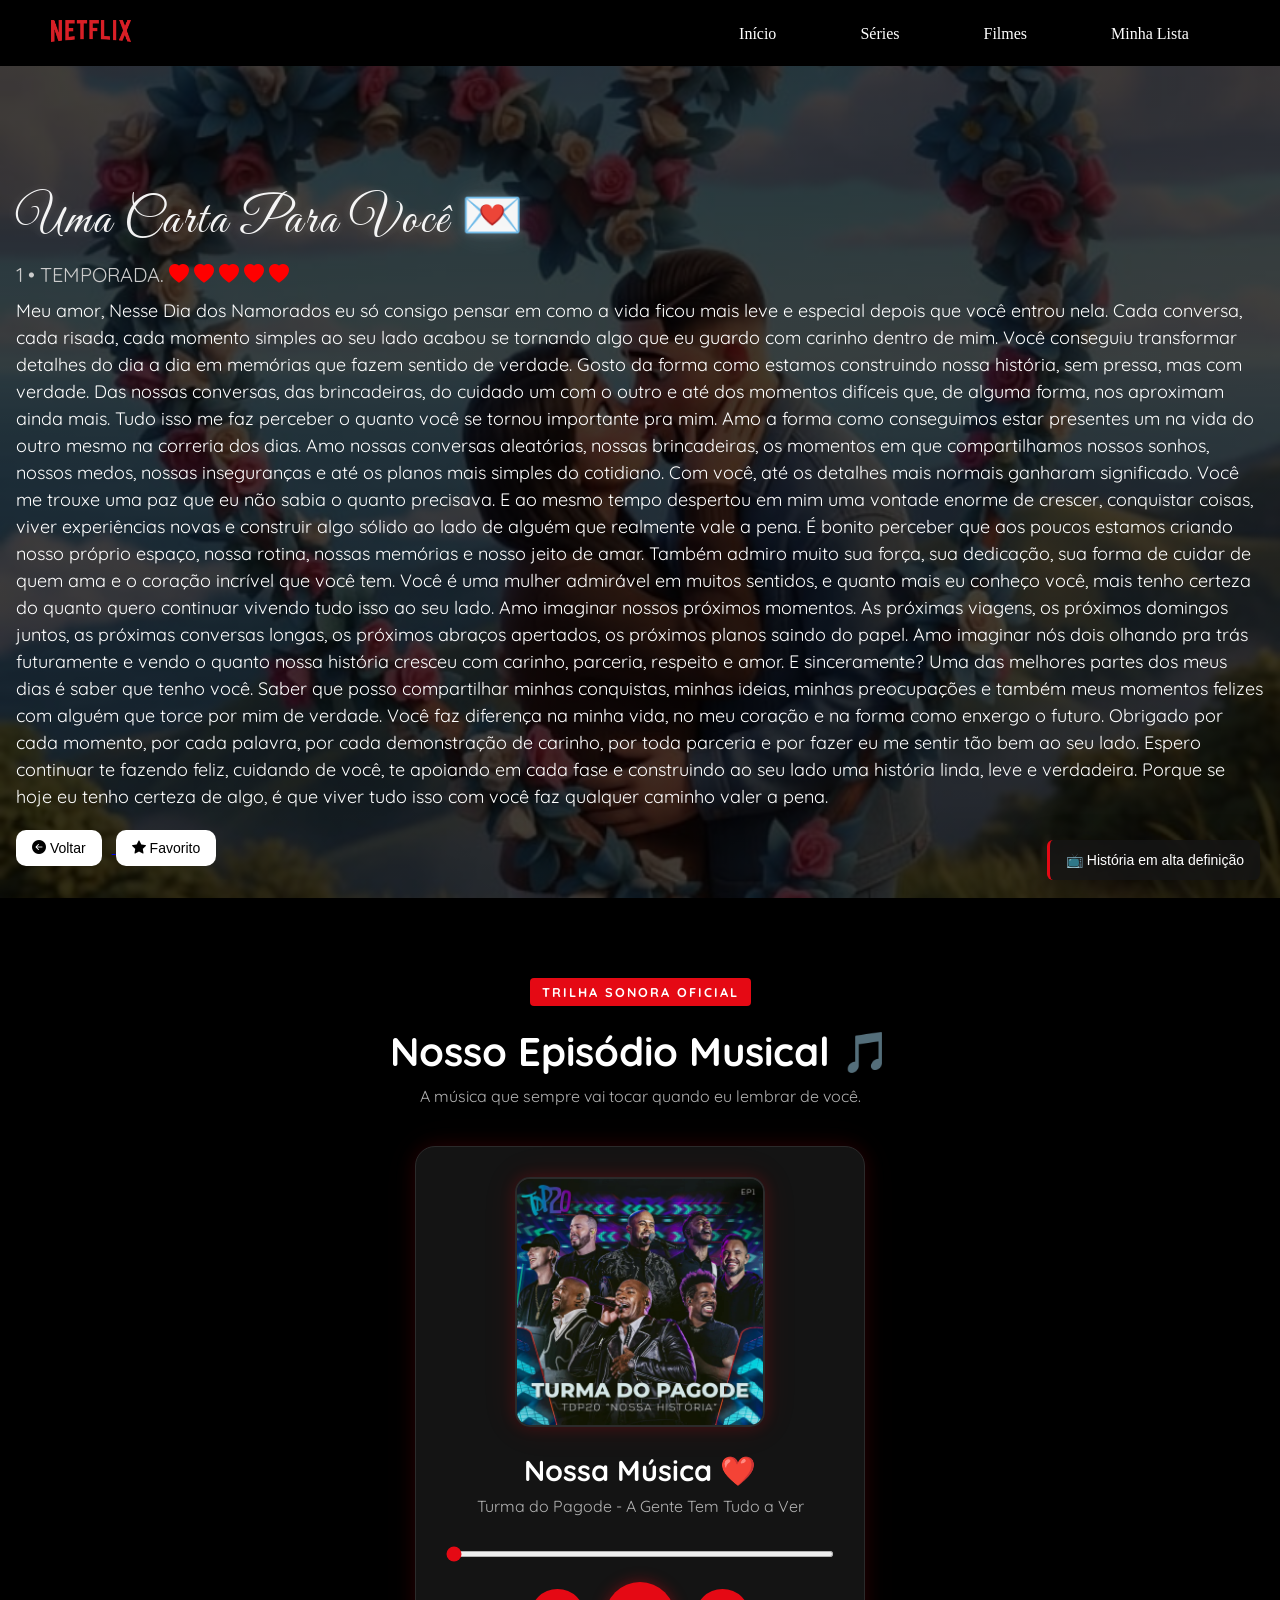
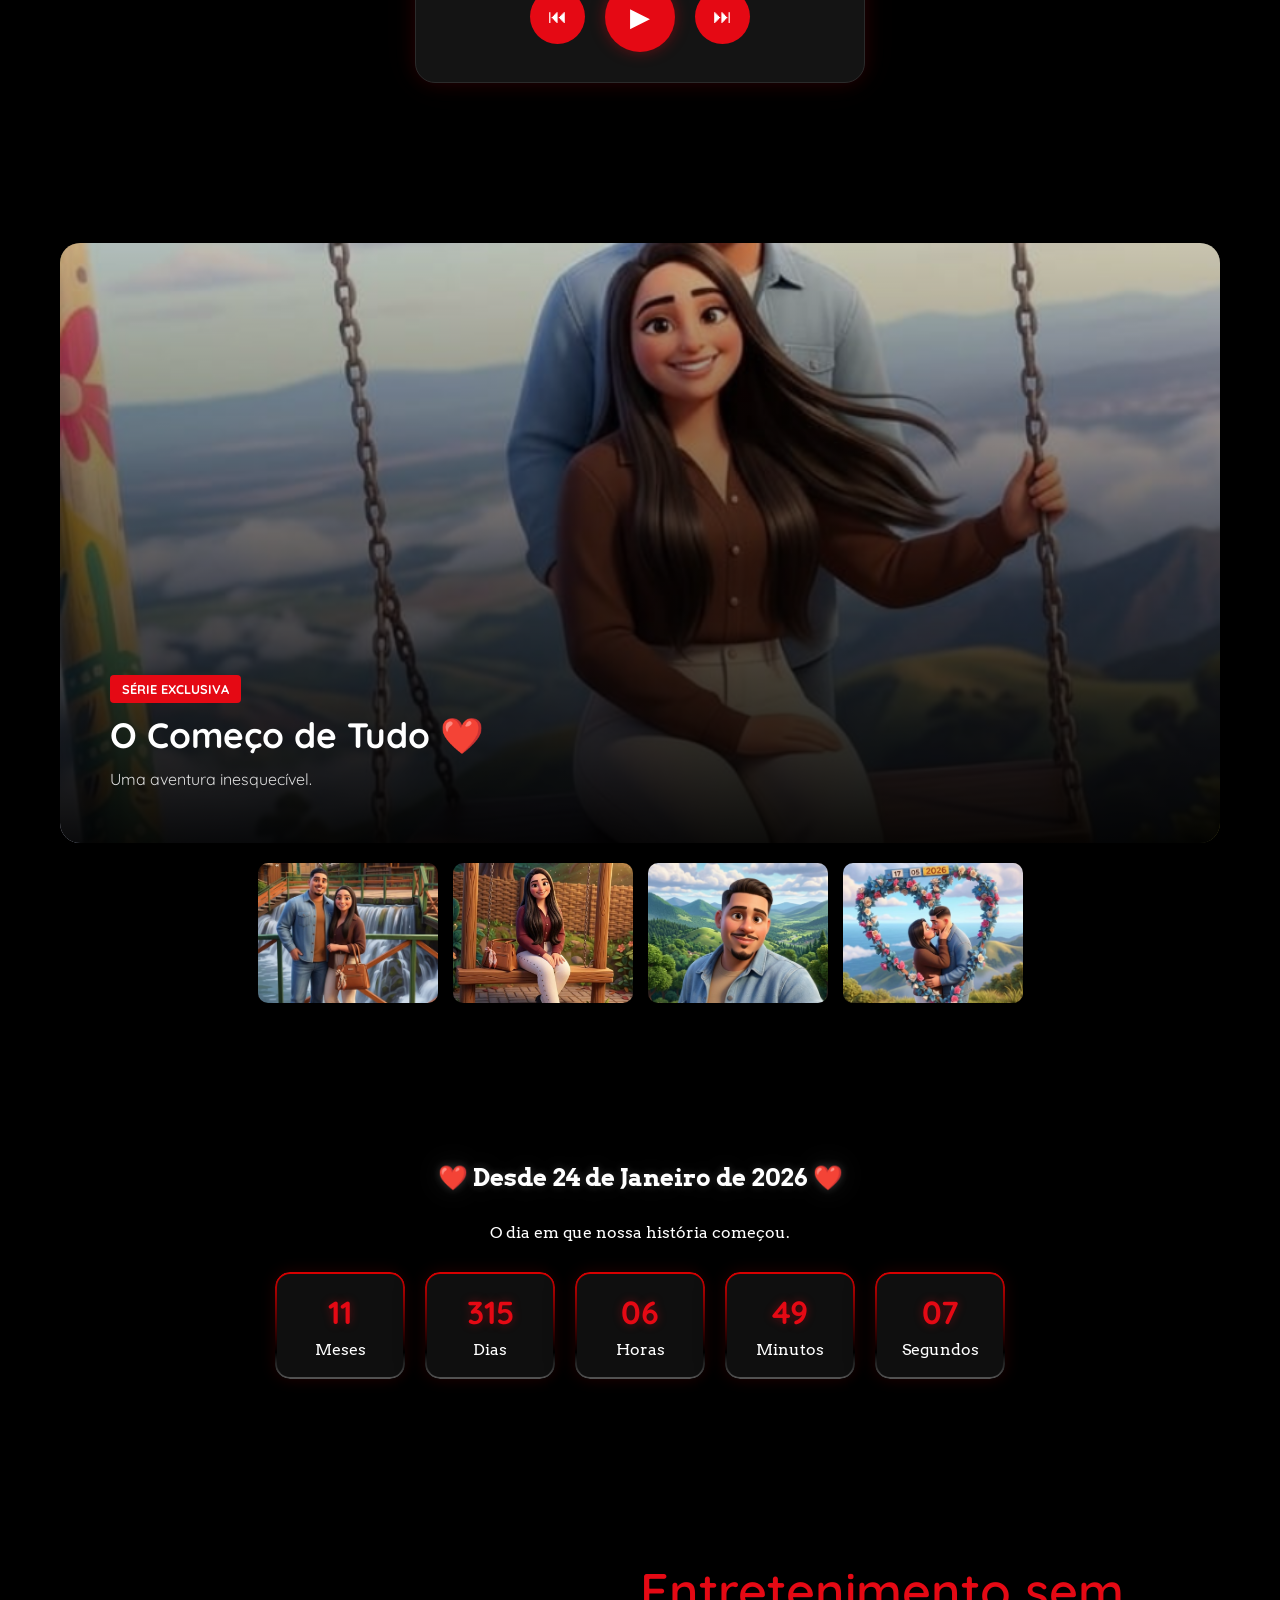
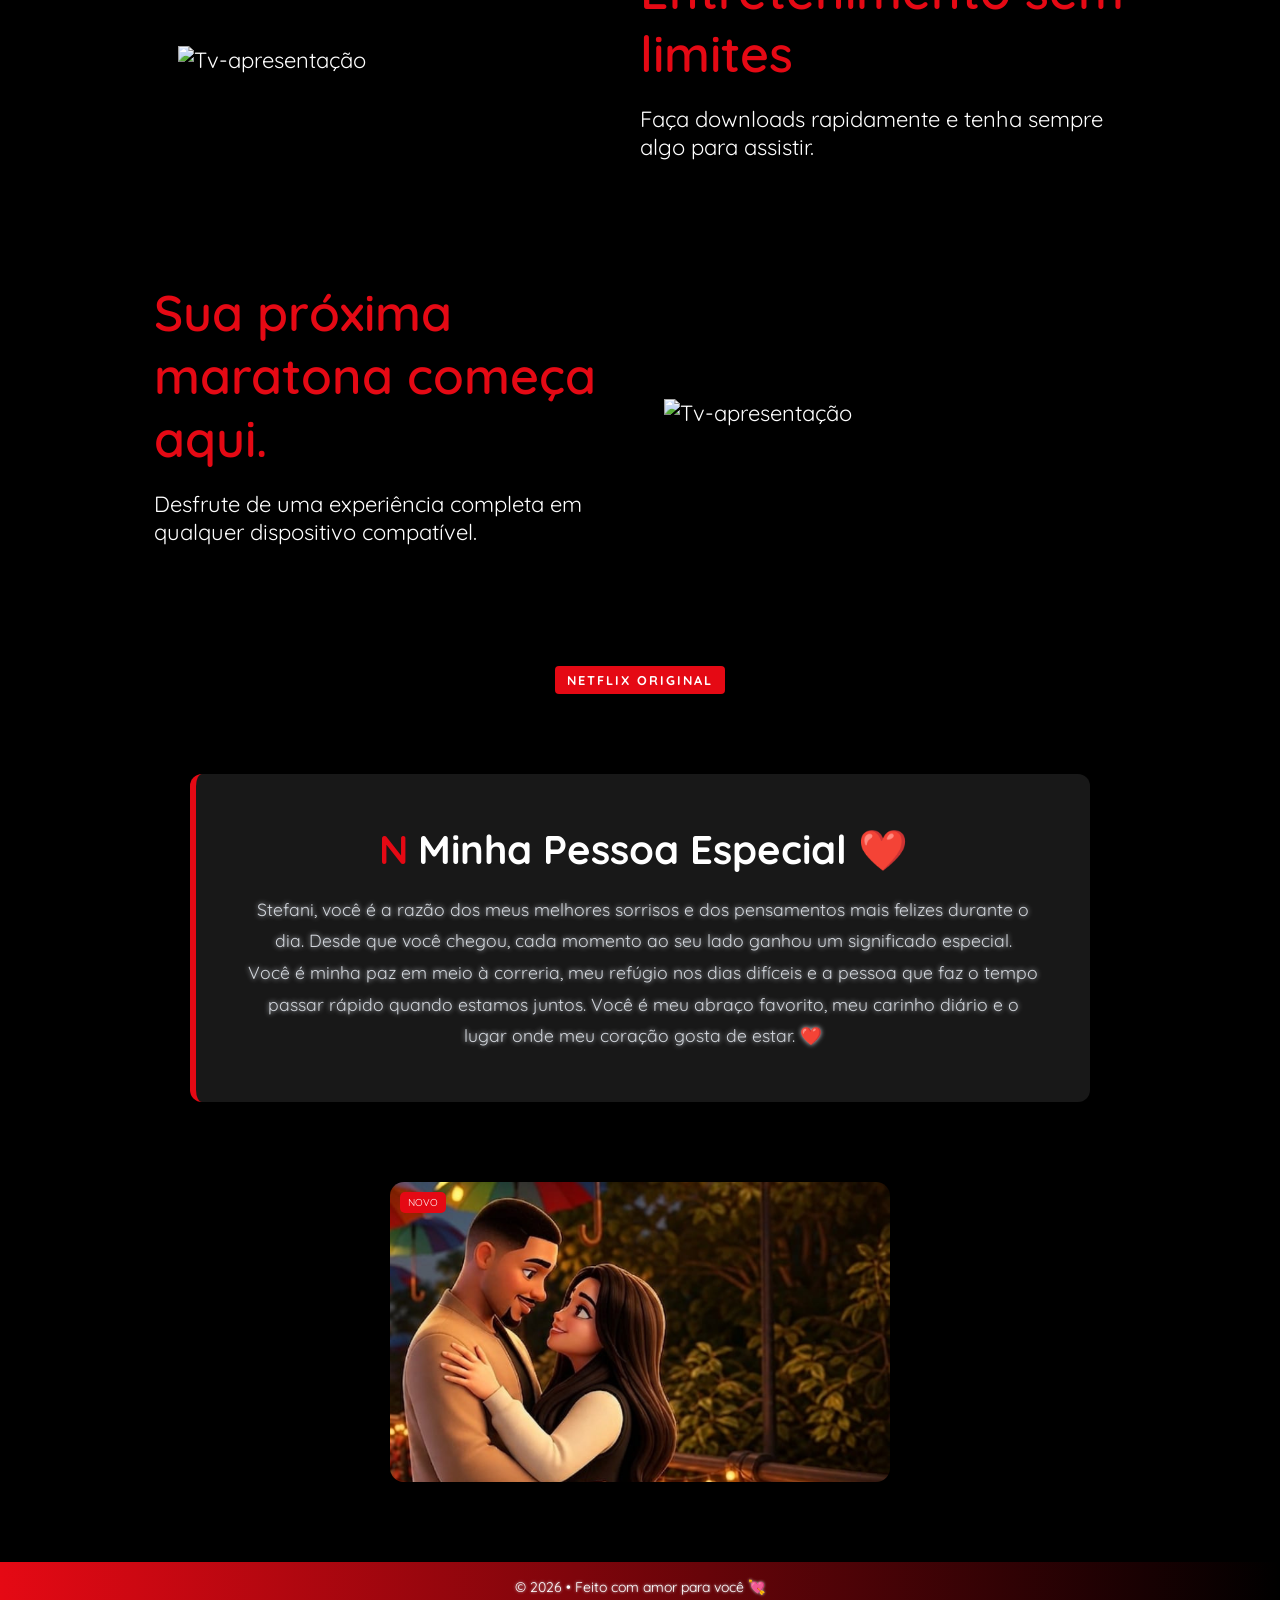
==== commit c24ebe59: "atualização" ====
--- a/public/assets/src/pages/declaracao.html
+++ b/public/assets/src/pages/declaracao.html
@@ -297,7 +297,7 @@
             <img src="../../img/amor4.png" alt="Filme">
 
             <div class="info">
-                <h3>Nome do Filme</h3>
+                <h3>O Nosso Tempo ⏳</h3>
                 <p>Romance • Aventura • 2026</p>
             </div>
         </div>
--- a/public/assets/src/css/views/declaracao.css
+++ b/public/assets/src/css/views/declaracao.css
@@ -47,7 +47,7 @@
 
 .banner::after {
     content: '';
-      background-image:linear-gradient(rgba(0, 0, 0, 0.85), rgba(0, 0, 0, 0.85));
+      background-image:linear-gradient(rgba(0, 0, 0, 0.75), rgba(0, 0, 0, 0.75));
     position: absolute;
     top: 0;
     right: 0;
